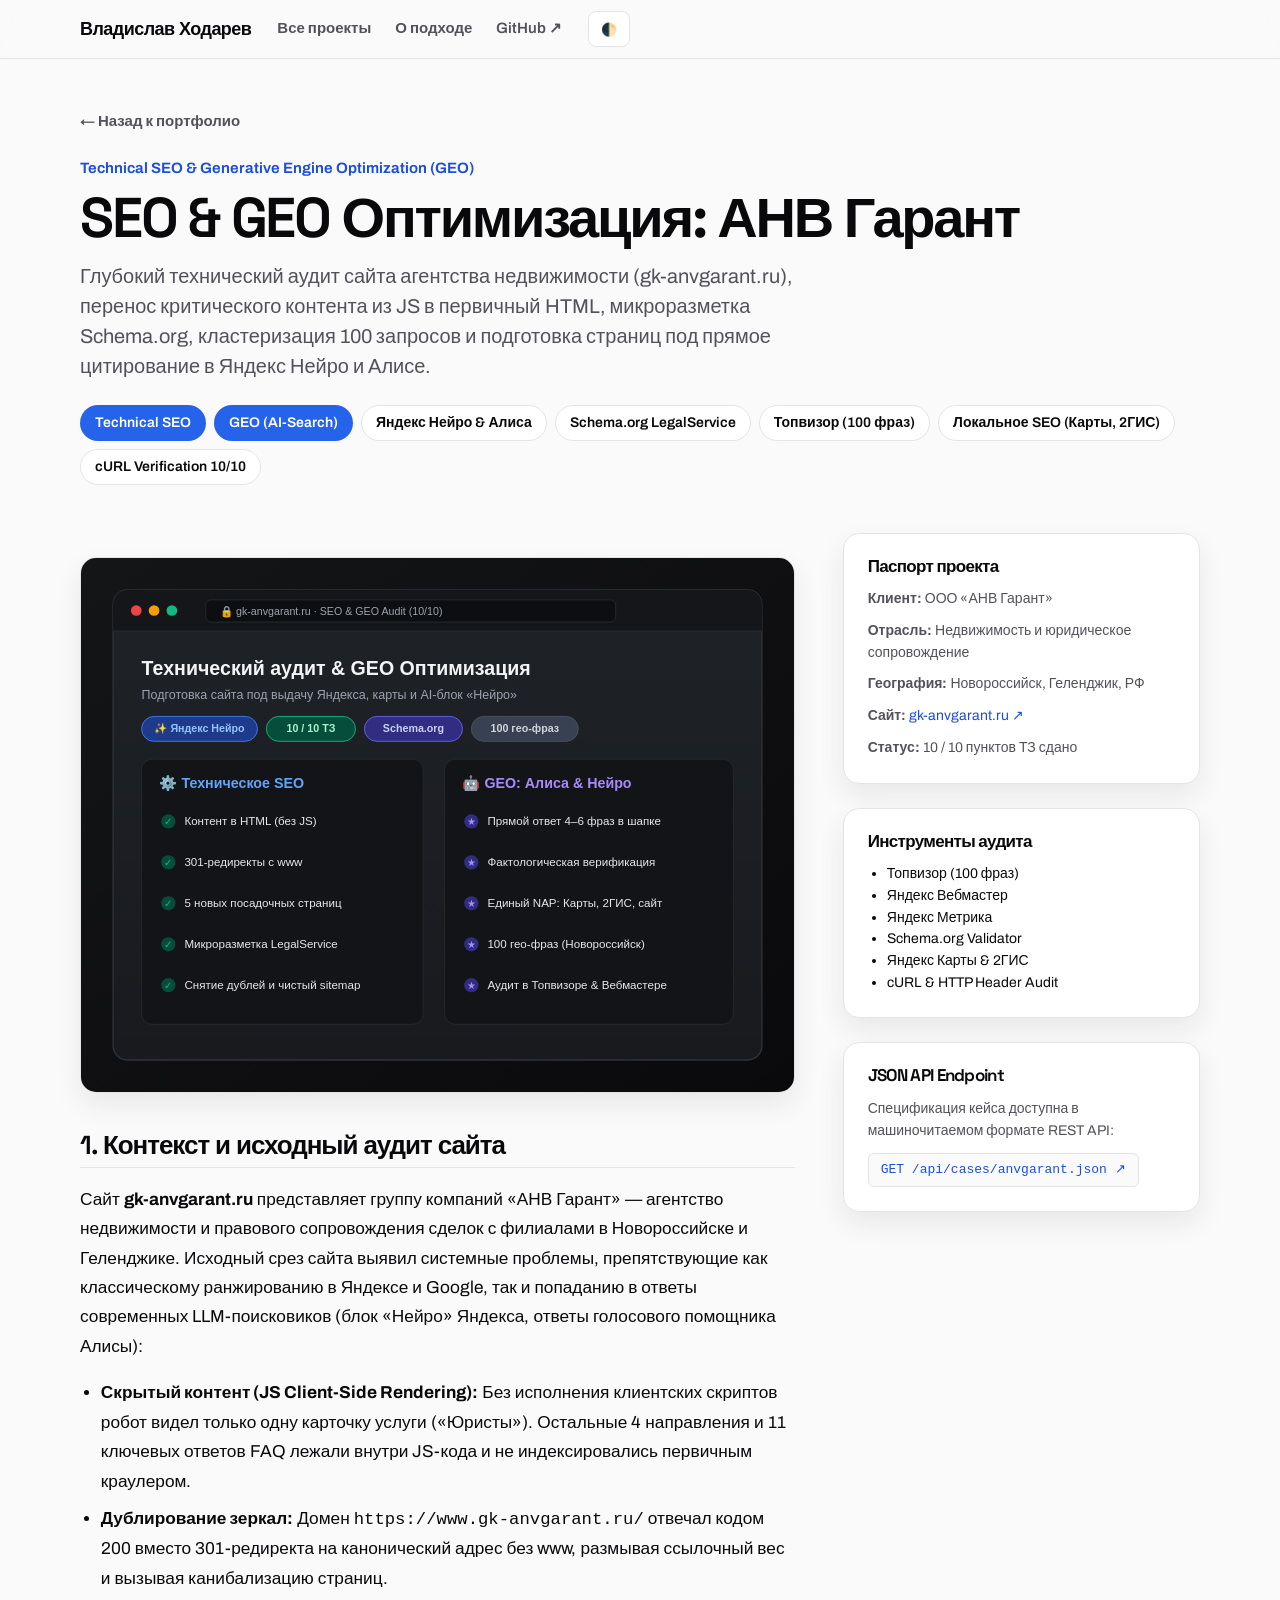
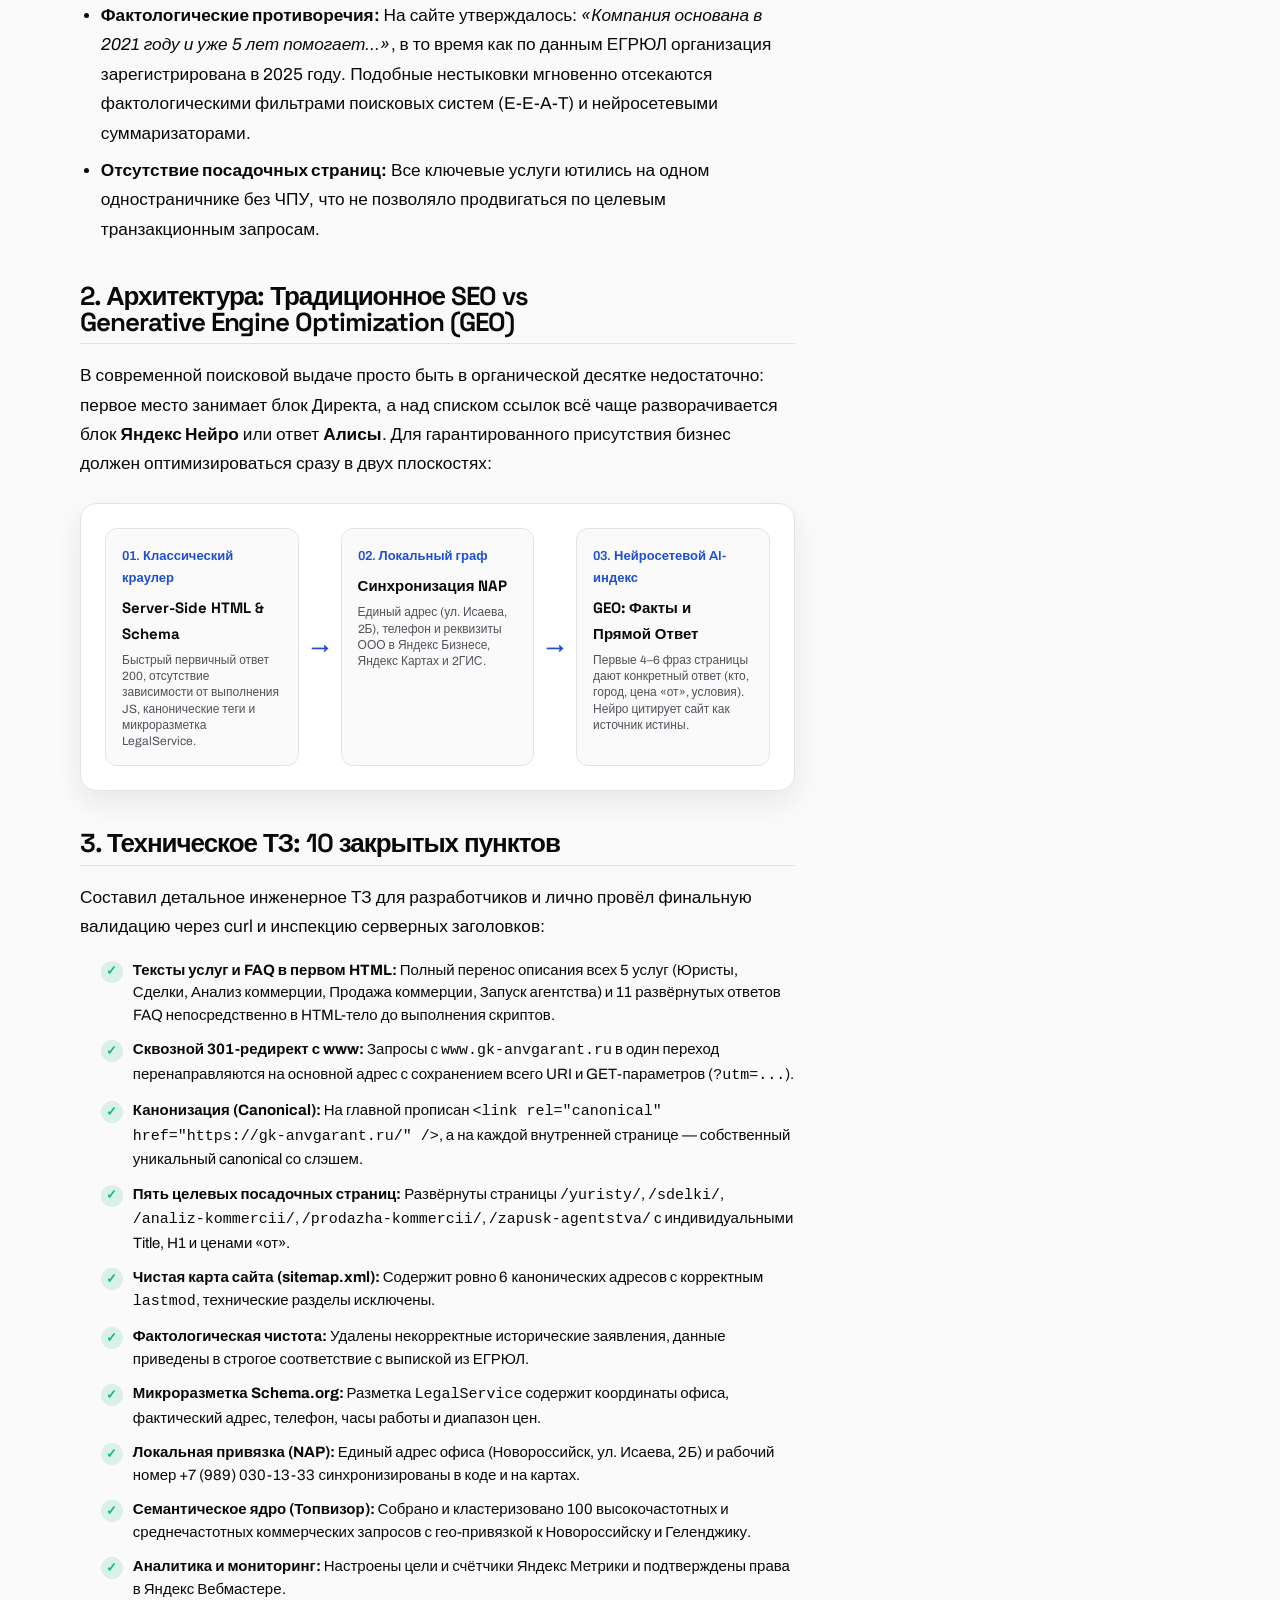
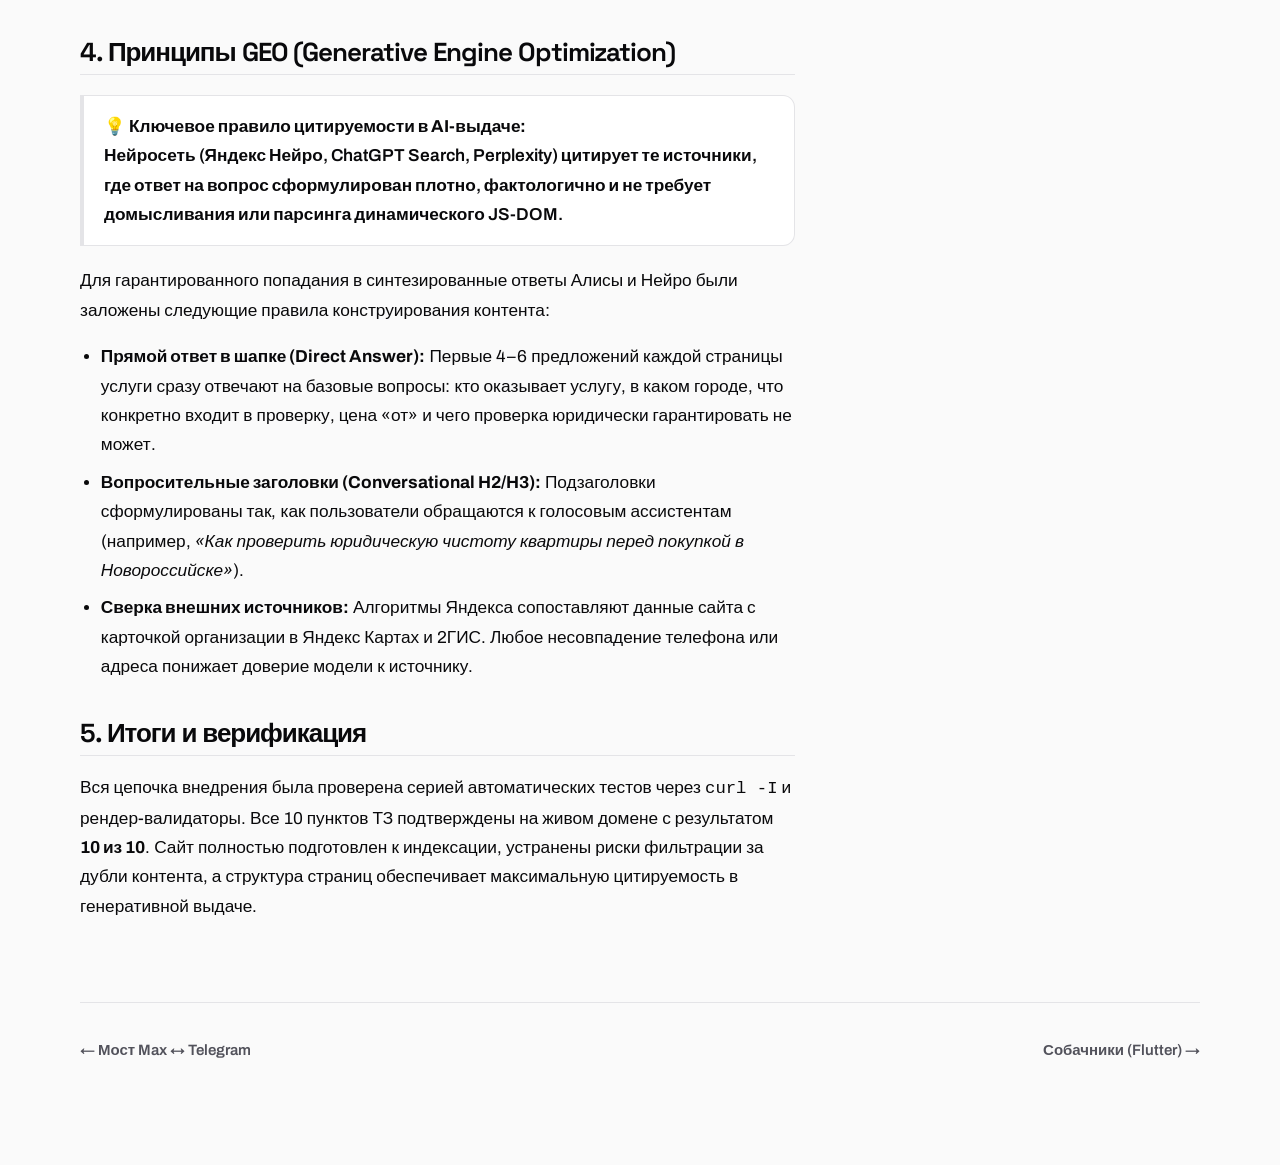
==== cases/anvgarant.html @ 745ac1a0 "feat: portfolio of Vladislav Khodarev (systems analysis, backend, mobile, SEO/GEO)" ====
<!DOCTYPE html>
<html lang="ru">
<head>
  <meta charset="utf-8">
  <meta name="viewport" content="width=device-width, initial-scale=1">
  <title>SEO &amp; GEO Оптимизация: АНВ Гарант | Владислав Ходарев</title>
  <meta name="description" content="Кейс технического аудита, поисковой оптимизации и GEO (Generative Engine Optimization) для сайта агентства недвижимости gk-anvgarant.ru: первичный HTML без JS, микроразметка Schema.org, семантическое ядро и адаптация под Яндекс Нейро.">
  <link rel="icon" href="../favicon.svg" type="image/svg+xml">
  <script>
    (function() {
      var saved = localStorage.getItem("portfolio-theme");
      var isDark = saved === "dark" || (!saved && window.matchMedia("(prefers-color-scheme: dark)").matches);
      var theme = isDark ? "dark" : "light";
      document.documentElement.setAttribute("data-theme", theme);
      document.documentElement.style.colorScheme = theme;
    })();
  </script>
  <link rel="preconnect" href="https://fonts.googleapis.com">
  <link rel="preconnect" href="https://fonts.gstatic.com" crossorigin>
  <link href="https://fonts.googleapis.com/css2?family=Archivo:wght@400;500;600;700&family=Space+Grotesk:wght@500;600;700&display=swap" rel="stylesheet">
  <link rel="stylesheet" href="../styles.css">
  <style>
    .case-page { padding: 48px 0 96px; }
    .back-nav { display: inline-flex; align-items: center; gap: 8px; color: var(--muted); text-decoration: none; font-weight: 600; font-size: 15px; margin-bottom: 24px; transition: color 200ms ease; }
    .back-nav:hover { color: var(--accent); }
    .case-hero { margin-bottom: 48px; }
    .case-title { font-size: clamp(34px, 5.5vw, 56px); margin: 8px 0 16px; }
    .case-subtitle { font-size: 1.25rem; color: var(--muted); max-width: 46rem; line-height: 1.5; margin: 0 0 24px; }
    .tags { display: flex; flex-wrap: wrap; gap: 8px; margin-bottom: 32px; }
    .tag { background: var(--paper); border: 1px solid var(--line); padding: 6px 14px; border-radius: 999px; font-size: 14px; font-weight: 600; }
    .tag.accent { background: var(--accent-fill); color: #fff; border-color: transparent; }
    .case-grid { display: grid; grid-template-columns: 2fr 1fr; gap: 48px; align-items: start; }
    .case-body { font-size: 1.08rem; line-height: 1.7; color: var(--ink); }
    .case-body h2 { font-size: 26px; margin: 40px 0 16px; border-bottom: 1px solid var(--line); padding-bottom: 8px; }
    .case-body h3 { font-size: 20px; margin: 28px 0 12px; }
    .case-body ul { padding-left: 1.3rem; margin: 12px 0 24px; }
    .case-body li { margin-bottom: 8px; }
    .case-sidebar { position: sticky; top: 80px; display: flex; flex-direction: column; gap: 24px; }
    .card-box { background: var(--paper); border: 1px solid var(--line); border-radius: 16px; padding: 24px; box-shadow: var(--shadow); }
    .card-box h3 { margin: 0 0 14px; font-size: 17px; font-family: var(--display); }
    .checklist { list-style: none; padding: 0; margin: 16px 0 24px; }
    .checklist li { display: flex; align-items: flex-start; gap: 10px; margin-bottom: 12px; font-size: 15px; line-height: 1.5; }
    .checklist-icon { flex-shrink: 0; display: inline-flex; align-items: center; justify-content: center; width: 22px; height: 22px; border-radius: 50%; background: #10b98122; color: #10b981; font-weight: 700; font-size: 13px; margin-top: 2px; }
    .formula-box { background: var(--paper); border-left: 4px solid var(--accent); padding: 16px 20px; margin: 20px 0; border-radius: 0 12px 12px 0; border: 1px solid var(--line); border-left-width: 4px; }
    .arch-diagram { background: var(--paper); border: 1px solid var(--line); border-radius: 16px; padding: 24px; margin: 24px 0 32px; box-shadow: var(--shadow); display: flex; flex-direction: column; gap: 16px; }
    .arch-flow { display: flex; align-items: stretch; justify-content: space-between; gap: 12px; }
    .arch-node { flex: 1; background: var(--canvas); border: 1px solid var(--line); border-radius: 12px; padding: 16px; display: flex; flex-direction: column; gap: 6px; }
    .arch-node strong { font-family: var(--display); font-size: 15px; color: var(--ink); }
    .arch-node span { font-size: 13px; font-weight: 600; color: var(--accent); }
    .arch-node small { font-size: 12px; color: var(--muted); line-height: 1.35; }
    .arch-arrow { display: flex; align-items: center; justify-content: center; color: var(--accent); font-weight: 700; font-size: 18px; }
    .preview-image-box { border: 1px solid var(--line); border-radius: 16px; overflow: hidden; margin: 24px 0 32px; box-shadow: var(--shadow); }
    .preview-image-box img { width: 100%; height: auto; display: block; }
    .case-footer-nav { display: flex; justify-content: space-between; align-items: center; border-top: 1px solid var(--line); padding-top: 36px; margin-top: 64px; }
    @media (max-width: 900px) {
      .case-grid { grid-template-columns: 1fr; }
      .case-sidebar { position: static; }
      .arch-flow { flex-direction: column; }
      .arch-arrow { transform: rotate(90deg); margin: 4px 0; }
    }
  </style>
</head>
<body>
  <header class="bar">
    <div class="bar-inner">
      <a class="brand" href="../#top">Владислав Ходарев</a>
      <nav class="nav" aria-label="Навигация">
        <a href="../#board">Все проекты</a>
        <a href="../#how">О подходе</a>
        <a href="https://github.com/surgezxc" target="_blank" rel="noopener noreferrer">GitHub ↗</a>
      </nav>
      <div class="bar-controls">
        <button type="button" class="action-btn" id="theme-toggle" aria-label="Сменить тему">
          <span class="theme-icon" aria-hidden="true">🌓</span>
        </button>
      </div>
    </div>
  </header>

  <main class="wrap case-page">
    <a href="../#anvgarant" class="back-nav">← Назад к портфолио</a>

    <header class="case-hero">
      <p class="kicker">Technical SEO &amp; Generative Engine Optimization (GEO)</p>
      <h1 class="case-title">SEO &amp; GEO Оптимизация: АНВ Гарант</h1>
      <p class="case-subtitle">
        Глубокий технический аудит сайта агентства недвижимости (gk-anvgarant.ru), перенос критического контента из JS в первичный HTML, микроразметка Schema.org, кластеризация 100 запросов и подготовка страниц под прямое цитирование в Яндекс Нейро и Алисе.
      </p>

      <div class="tags">
        <span class="tag accent">Technical SEO</span>
        <span class="tag accent">GEO (AI-Search)</span>
        <span class="tag">Яндекс Нейро &amp; Алиса</span>
        <span class="tag">Schema.org LegalService</span>
        <span class="tag">Топвизор (100 фраз)</span>
        <span class="tag">Локальное SEO (Карты, 2ГИС)</span>
        <span class="tag">cURL Verification 10/10</span>
      </div>
    </header>

    <div class="case-grid">
      <article class="case-body">
        <div class="preview-image-box">
          <img src="../img/anvgarant-preview.svg" alt="Превью технического аудита и GEO оптимизации gk-anvgarant.ru" loading="lazy">
        </div>

        <h2>1. Контекст и исходный аудит сайта</h2>
        <p>
          Сайт <strong>gk-anvgarant.ru</strong> представляет группу компаний «АНВ Гарант» — агентство недвижимости и правового сопровождения сделок с филиалами в Новороссийске и Геленджике. Исходный срез сайта выявил системные проблемы, препятствующие как классическому ранжированию в Яндексе и Google, так и попаданию в ответы современных LLM-поисковиков (блок «Нейро» Яндекса, ответы голосового помощника Алисы):
        </p>
        <ul>
          <li><strong>Скрытый контент (JS Client-Side Rendering):</strong> Без исполнения клиентских скриптов робот видел только одну карточку услуги («Юристы»). Остальные 4 направления и 11 ключевых ответов FAQ лежали внутри JS-кода и не индексировались первичным краулером.</li>
          <li><strong>Дублирование зеркал:</strong> Домен <code>https://www.gk-anvgarant.ru/</code> отвечал кодом 200 вместо 301-редиректа на канонический адрес без www, размывая ссылочный вес и вызывая канибализацию страниц.</li>
          <li><strong>Фактологические противоречия:</strong> На сайте утверждалось: <em>«Компания основана в 2021 году и уже 5 лет помогает...»</em>, в то время как по данным ЕГРЮЛ организация зарегистрирована в 2025 году. Подобные нестыковки мгновенно отсекаются фактологическими фильтрами поисковых систем (E-E-A-T) и нейросетевыми суммаризаторами.</li>
          <li><strong>Отсутствие посадочных страниц:</strong> Все ключевые услуги ютились на одном одностраничнике без ЧПУ, что не позволяло продвигаться по целевым транзакционным запросам.</li>
        </ul>

        <h2>2. Архитектура: Традиционное SEO vs Generative Engine Optimization (GEO)</h2>
        <p>
          В современной поисковой выдаче просто быть в органической десятке недостаточно: первое место занимает блок Директа, а над списком ссылок всё чаще разворачивается блок <strong>Яндекс Нейро</strong> или ответ <strong>Алисы</strong>. Для гарантированного присутствия бизнес должен оптимизироваться сразу в двух плоскостях:
        </p>

        <div class="arch-diagram">
          <div class="arch-flow">
            <div class="arch-node">
              <span>01. Классический краулер</span>
              <strong>Server-Side HTML &amp; Schema</strong>
              <small>Быстрый первичный ответ 200, отсутствие зависимости от выполнения JS, канонические теги и микроразметка LegalService.</small>
            </div>
            <div class="arch-arrow">→</div>
            <div class="arch-node">
              <span>02. Локальный граф</span>
              <strong>Синхронизация NAP</strong>
              <small>Единый адрес (ул. Исаева, 2Б), телефон и реквизиты ООО в Яндекс Бизнесе, Яндекс Картах и 2ГИС.</small>
            </div>
            <div class="arch-arrow">→</div>
            <div class="arch-node">
              <span>03. Нейросетевой AI-индекс</span>
              <strong>GEO: Факты и Прямой Ответ</strong>
              <small>Первые 4–6 фраз страницы дают конкретный ответ (кто, город, цена «от», условия). Нейро цитирует сайт как источник истины.</small>
            </div>
          </div>
        </div>

        <h2>3. Техническое ТЗ: 10 закрытых пунктов</h2>
        <p>
          Составил детальное инженерное ТЗ для разработчиков и лично провёл финальную валидацию через curl и инспекцию серверных заголовков:
        </p>
        <ul class="checklist">
          <li>
            <span class="checklist-icon">✓</span>
            <div><strong>Тексты услуг и FAQ в первом HTML:</strong> Полный перенос описания всех 5 услуг (Юристы, Сделки, Анализ коммерции, Продажа коммерции, Запуск агентства) и 11 развёрнутых ответов FAQ непосредственно в HTML-тело до выполнения скриптов.</div>
          </li>
          <li>
            <span class="checklist-icon">✓</span>
            <div><strong>Сквозной 301-редирект с www:</strong> Запросы с <code>www.gk-anvgarant.ru</code> в один переход перенаправляются на основной адрес с сохранением всего URI и GET-параметров (<code>?utm=...</code>).</div>
          </li>
          <li>
            <span class="checklist-icon">✓</span>
            <div><strong>Канонизация (Canonical):</strong> На главной прописан <code>&lt;link rel="canonical" href="https://gk-anvgarant.ru/" /&gt;</code>, а на каждой внутренней странице — собственный уникальный canonical со слэшем.</div>
          </li>
          <li>
            <span class="checklist-icon">✓</span>
            <div><strong>Пять целевых посадочных страниц:</strong> Развёрнуты страницы <code>/yuristy/</code>, <code>/sdelki/</code>, <code>/analiz-kommercii/</code>, <code>/prodazha-kommercii/</code>, <code>/zapusk-agentstva/</code> с индивидуальными Title, H1 и ценами «от».</div>
          </li>
          <li>
            <span class="checklist-icon">✓</span>
            <div><strong>Чистая карта сайта (sitemap.xml):</strong> Содержит ровно 6 канонических адресов с корректным <code>lastmod</code>, технические разделы исключены.</div>
          </li>
          <li>
            <span class="checklist-icon">✓</span>
            <div><strong>Фактологическая чистота:</strong> Удалены некорректные исторические заявления, данные приведены в строгое соответствие с выпиской из ЕГРЮЛ.</div>
          </li>
          <li>
            <span class="checklist-icon">✓</span>
            <div><strong>Микроразметка Schema.org:</strong> Разметка <code>LegalService</code> содержит координаты офиса, фактический адрес, телефон, часы работы и диапазон цен.</div>
          </li>
          <li>
            <span class="checklist-icon">✓</span>
            <div><strong>Локальная привязка (NAP):</strong> Единый адрес офиса (Новороссийск, ул. Исаева, 2Б) и рабочий номер +7 (989) 030-13-33 синхронизированы в коде и на картах.</div>
          </li>
          <li>
            <span class="checklist-icon">✓</span>
            <div><strong>Семантическое ядро (Топвизор):</strong> Собрано и кластеризовано 100 высокочастотных и среднечастотных коммерческих запросов с гео-привязкой к Новороссийску и Геленджику.</div>
          </li>
          <li>
            <span class="checklist-icon">✓</span>
            <div><strong>Аналитика и мониторинг:</strong> Настроены цели и счётчики Яндекс Метрики и подтверждены права в Яндекс Вебмастере.</div>
          </li>
        </ul>

        <h2>4. Принципы GEO (Generative Engine Optimization)</h2>
        <div class="formula-box">
          <p style="margin: 0; font-weight: 600; color: var(--ink);">
            💡 <strong>Ключевое правило цитируемости в AI-выдаче:</strong><br>
            Нейросеть (Яндекс Нейро, ChatGPT Search, Perplexity) цитирует те источники, где ответ на вопрос сформулирован плотно, фактологично и не требует домысливания или парсинга динамического JS-DOM.
          </p>
        </div>
        <p>Для гарантированного попадания в синтезированные ответы Алисы и Нейро были заложены следующие правила конструирования контента:</p>
        <ul>
          <li><strong>Прямой ответ в шапке (Direct Answer):</strong> Первые 4–6 предложений каждой страницы услуги сразу отвечают на базовые вопросы: кто оказывает услугу, в каком городе, что конкретно входит в проверку, цена «от» и чего проверка юридически гарантировать не может.</li>
          <li><strong>Вопросительные заголовки (Conversational H2/H3):</strong> Подзаголовки сформулированы так, как пользователи обращаются к голосовым ассистентам (например, <em>«Как проверить юридическую чистоту квартиры перед покупкой в Новороссийске»</em>).</li>
          <li><strong>Сверка внешних источников:</strong> Алгоритмы Яндекса сопоставляют данные сайта с карточкой организации в Яндекс Картах и 2ГИС. Любое несовпадение телефона или адреса понижает доверие модели к источнику.</li>
        </ul>

        <h2>5. Итоги и верификация</h2>
        <p>
          Вся цепочка внедрения была проверена серией автоматических тестов через <code>curl -I</code> и рендер-валидаторы. Все 10 пунктов ТЗ подтверждены на живом домене с результатом <strong>10 из 10</strong>. Сайт полностью подготовлен к индексации, устранены риски фильтрации за дубли контента, а структура страниц обеспечивает максимальную цитируемость в генеративной выдаче.
        </p>
      </article>

      <aside class="case-sidebar">
        <div class="card-box">
          <h3>Паспорт проекта</h3>
          <p style="font-size: 14px; margin: 0 0 10px; color: var(--muted);"><strong>Клиент:</strong> ООО «АНВ Гарант»</p>
          <p style="font-size: 14px; margin: 0 0 10px; color: var(--muted);"><strong>Отрасль:</strong> Недвижимость и юридическое сопровождение</p>
          <p style="font-size: 14px; margin: 0 0 10px; color: var(--muted);"><strong>География:</strong> Новороссийск, Геленджик, РФ</p>
          <p style="font-size: 14px; margin: 0 0 10px; color: var(--muted);"><strong>Сайт:</strong> <a href="https://gk-anvgarant.ru" target="_blank" rel="noopener noreferrer" style="color:var(--accent); text-decoration:none;">gk-anvgarant.ru ↗</a></p>
          <p style="font-size: 14px; margin: 0; color: var(--muted);"><strong>Статус:</strong> 10 / 10 пунктов ТЗ сдано</p>
        </div>

        <div class="card-box">
          <h3>Инструменты аудита</h3>
          <ul style="padding-left: 1.2rem; margin: 0; font-size: 14px; color: var(--ink);">
            <li>Топвизор (100 фраз)</li>
            <li>Яндекс Вебмастер</li>
            <li>Яндекс Метрика</li>
            <li>Schema.org Validator</li>
            <li>Яндекс Карты &amp; 2ГИС</li>
            <li>cURL &amp; HTTP Header Audit</li>
          </ul>
        </div>

        <div class="card-box">
          <h3>JSON API Endpoint</h3>
          <p style="font-size: 14px; color: var(--muted); margin: 0 0 12px;">Спецификация кейса доступна в машиночитаемом формате REST API:</p>
          <a href="../api/cases/anvgarant.json" target="_blank" style="display:inline-block; font-family:monospace; font-size:13px; color:var(--accent); text-decoration:none; background:var(--canvas); padding:6px 12px; border-radius:6px; border:1px solid var(--line);">
            GET /api/cases/anvgarant.json ↗
          </a>
        </div>
      </aside>
    </div>

    <nav class="case-footer-nav" aria-label="Другие кейсы">
      <a href="bridge.html" class="back-nav">← Мост Max ↔ Telegram</a>
      <a href="dogs.html" class="back-nav">Собачники (Flutter) →</a>
    </nav>
  </main>
</body>
</html>
---- styles.css ----
:root {
  --canvas: #fafafa;
  --ink: #09090b;
  --paper: #ffffff;
  --line: #e4e4e7;
  --accent: #1d4ed8;
  --accent-fill: #2563eb;
  --muted: #52525b;
  --mat: #18181b;
  --display: "Space Grotesk", "Avenir Next", "Segoe UI", sans-serif;
  --body: "Archivo", "Avenir Next", "Segoe UI", sans-serif;
  --shadow: 0 12px 28px rgb(24 24 27 / 8%);
  --bar-bg: rgba(250, 250, 250, 0.85);
}

@media (prefers-color-scheme: dark) {
  :root:not([data-theme="light"]) {
    --canvas: #09090b;
    --ink: #fafafa;
    --paper: #18181b;
    --line: #27272a;
    --muted: #a1a1aa;
    --mat: #000000;
    --shadow: 0 12px 28px rgb(0 0 0 / 40%);
    --bar-bg: rgba(9, 9, 11, 0.85);
  }
}

:root[data-theme="dark"] {
  --canvas: #09090b;
  --ink: #fafafa;
  --paper: #18181b;
  --line: #27272a;
  --muted: #a1a1aa;
  --mat: #000000;
  --shadow: 0 12px 28px rgb(0 0 0 / 40%);
  --bar-bg: rgba(9, 9, 11, 0.85);
  color-scheme: dark;
}

:root[data-theme="light"] {
  --canvas: #fafafa;
  --ink: #09090b;
  --paper: #ffffff;
  --line: #e4e4e7;
  --accent: #1d4ed8;
  --accent-fill: #2563eb;
  --muted: #52525b;
  --mat: #18181b;
  --shadow: 0 12px 28px rgb(24 24 27 / 8%);
  --bar-bg: rgba(250, 250, 250, 0.85);
  color-scheme: light;
}

* { box-sizing: border-box; }

.skip {
  position: absolute;
  left: 12px;
  top: -48px;
  z-index: 20;
  background: var(--ink);
  color: #fff;
  padding: 10px 14px;
  border-radius: 8px;
  text-decoration: none;
}

.skip:focus { top: 12px; }

html {
  scroll-behavior: smooth;
  background: var(--canvas);
}

body {
  margin: 0;
  background: var(--canvas);
  color: var(--ink);
  font-family: var(--body);
  font-size: 18px;
  line-height: 1.55;
  transition: background-color 200ms ease, color 200ms ease;
}

.wrap {
  width: min(1120px, calc(100% - 40px));
  margin-inline: auto;
}

.bar {
  position: sticky;
  top: 0;
  z-index: 50;
  width: 100%;
  background: var(--bar-bg);
  backdrop-filter: blur(12px);
  -webkit-backdrop-filter: blur(12px);
  border-bottom: 1px solid var(--line);
  transition: background 200ms ease, border-color 200ms ease;
}

.bar-inner {
  width: min(1120px, calc(100% - 40px));
  margin-inline: auto;
  display: flex;
  align-items: center;
  gap: 22px;
  min-height: 58px;
  padding: 4px 0;
}

.brand {
  color: var(--ink);
  font-family: var(--display);
  font-weight: 650;
  font-size: 18px;
  text-decoration: none;
  letter-spacing: -0.03em;
  flex-shrink: 0;
  transition: color 200ms ease;
}

.brand:hover {
  color: var(--accent);
}

.nav {
  display: flex;
  gap: 16px;
  min-width: 0;
  overflow-x: auto;
}

.nav a {
  display: inline-flex;
  align-items: center;
  min-height: 38px;
  color: var(--muted);
  font-weight: 600;
  font-size: 15px;
  text-decoration: none;
  white-space: nowrap;
  cursor: pointer;
  padding: 0 4px;
  transition: color 200ms ease;
}

.nav a:hover,
.nav a[aria-current="true"] { color: var(--accent); }

.header-controls {
  display: flex;
  align-items: center;
  gap: 10px;
  margin-left: auto;
  flex-shrink: 0;
}

.theme-toggle {
  display: inline-flex;
  align-items: center;
  justify-content: center;
  width: 36px;
  height: 36px;
  padding: 0;
  border: 1px solid var(--line);
  background: var(--paper);
  color: var(--ink);
  border-radius: 8px;
  cursor: pointer;
  transition: border-color 200ms ease, background 200ms ease, color 200ms ease, transform 150ms ease;
}

.theme-toggle:hover {
  border-color: var(--accent);
  color: var(--accent);
}

.theme-toggle:active {
  transform: scale(0.94);
}

.theme-toggle svg {
  display: block;
  pointer-events: none;
}

/* Show sun in dark mode, moon in light mode */
:root .icon-sun { display: none; }
:root .icon-moon { display: block; }

@media (prefers-color-scheme: dark) {
  :root:not([data-theme="light"]) .icon-sun { display: block; }
  :root:not([data-theme="light"]) .icon-moon { display: none; }
}

:root[data-theme="dark"] .icon-sun { display: block; }
:root[data-theme="dark"] .icon-moon { display: none; }

:root[data-theme="light"] .icon-sun { display: none; }
:root[data-theme="light"] .icon-moon { display: block; }

.lang {
  display: flex;
  gap: 2px;
  background: var(--paper);
  border: 1px solid var(--line);
  border-radius: 8px;
  padding: 2px;
}

.lang button,
.thumb {
  font-family: inherit;
  cursor: pointer;
}

.lang button {
  background: transparent;
  border: 0;
  color: var(--muted);
  font-weight: 700;
  font-size: 13px;
  min-width: 34px;
  height: 30px;
  padding: 0 8px;
  border-radius: 6px;
  cursor: pointer;
  transition: color 200ms ease, background 200ms ease;
}

.lang button:hover {
  color: var(--ink);
}

.lang button[aria-pressed="true"] {
  color: var(--accent);
  background: color-mix(in srgb, var(--accent) 12%, var(--paper));
}

.lang button:active,
.thumb:active { transform: translateY(1px); }

a:focus-visible,
button:focus-visible {
  outline: 2px solid var(--accent);
  outline-offset: 3px;
}

.hero { padding: 48px 0 28px; }

.kicker {
  margin: 0 0 10px;
  color: var(--accent);
  font-weight: 650;
  font-size: 15px;
}

h1, h2, h3 {
  font-family: var(--display);
  font-weight: 650;
  letter-spacing: -0.04em;
  line-height: 0.98;
  text-wrap: balance;
}

h1 {
  margin: 0;
  font-size: clamp(48px, 7vw, 84px);
}

.lead {
  max-width: 40rem;
  margin: 18px 0 0;
  font-size: 1.15rem;
}

.contact {
  display: flex;
  flex-wrap: wrap;
  gap: 8px 18px;
  margin: 18px 0 0;
}

.contact a {
  display: inline-flex;
  align-items: center;
  min-height: 44px;
  color: var(--ink);
  font-weight: 650;
  cursor: pointer;
}

.board {
  display: grid;
  grid-template-columns: repeat(5, minmax(0, 1fr));
  gap: 12px;
  padding: 8px 0 40px;
}

.board-card {
  display: flex;
  flex-direction: column;
  min-height: 44px;
  color: inherit;
  text-decoration: none;
  background: var(--paper);
  border: 1px solid var(--line);
  border-radius: 12px;
  overflow: hidden;
  cursor: pointer;
  transition: border-color 200ms ease, transform 200ms ease;
}

.board-card:hover { border-color: var(--accent); }

.board-card:active { transform: scale(0.98); }

.board-pic {
  aspect-ratio: 4 / 3;
  background: var(--line);
  overflow: hidden;
}

.board-pic img {
  width: 100%;
  height: 100%;
  object-fit: cover;
  object-position: top;
  display: block;
}

.board-fallback {
  display: flex;
  align-items: center;
  justify-content: center;
  height: 100%;
  padding: 12px;
  font-family: var(--display);
  font-weight: 650;
}

.board-title,
.board-lede { padding: 0 12px; }

.board-title {
  margin-top: 10px;
  font-family: var(--display);
  font-weight: 650;
  letter-spacing: -0.03em;
}

.board-lede {
  margin: 4px 0 12px;
  color: var(--muted);
  font-size: 14px;
  line-height: 1.4;
  display: -webkit-box;
  -webkit-line-clamp: 3;
  -webkit-box-orient: vertical;
  overflow: hidden;
}

.live {
  display: inline-flex;
  align-items: center;
  min-height: 44px;
  margin-top: 16px;
  padding: 0 16px;
  background: var(--accent-fill);
  color: #fff;
  font-weight: 650;
  text-decoration: none;
  border-radius: 8px;
  cursor: pointer;
  transition: background 200ms ease;
}

.live:hover { background: var(--accent); }

.chapter {
  padding: 52px 0 64px;
  border-top: 1px solid var(--line);
}

.layout {
  display: grid;
  gap: 28px 48px;
  align-items: start;
}

.chapter.gallery .layout { grid-template-columns: minmax(0, 1fr) minmax(240px, 320px); }

.chapter.wide .layout,
.chapter.plain .layout { grid-template-columns: 1fr; }

.chapter.wide .copy,
.chapter.plain .copy { max-width: 44rem; }

h2 {
  margin: 0;
  font-size: clamp(34px, 4vw, 52px);
}

.lede {
  margin: 14px 0 0;
  font-size: 1.12rem;
  font-weight: 600;
}

.copy p { margin: 12px 0 0; }

.stack {
  margin: 14px 0 0;
  color: var(--muted);
  font-size: 15px;
  font-weight: 600;
}

.facts {
  display: grid;
  grid-template-columns: 1fr 1fr;
  gap: 14px 18px;
  margin: 22px 0 0;
  padding: 0;
}

.facts div { margin: 0; }

.facts dt {
  margin: 0;
  color: var(--muted);
  font-size: 13px;
  font-weight: 650;
}

.facts dd {
  margin: 3px 0 0;
  font-variant-numeric: tabular-nums;
}

.gallery { min-width: 0; }

.stage {
  background: var(--paper);
  border: 1px solid var(--line);
  border-radius: 16px;
  box-shadow: var(--shadow);
}

.stage.phone {
  width: min(250px, 100%);
  margin-inline: auto;
  padding: 8px;
  border-radius: 28px;
}

.stage.phone img {
  display: block;
  width: 100%;
  border-radius: 18px;
}

.stage.desk {
  border-radius: 12px;
  overflow: hidden;
}

.stage.desk img {
  display: block;
  width: 100%;
  height: auto;
}

.stage-cap {
  margin: 10px 2px 0;
  color: var(--muted);
  font-size: 14px;
}

.thumbs {
  display: flex;
  flex-wrap: wrap;
  gap: 8px;
  margin-top: 12px;
}

.chapter { scroll-margin-top: 72px; }

.thumb {
  flex: 0 0 auto;
  padding: 0;
  border: 0;
  background: transparent;
  border-radius: 8px;
}

.thumb img {
  display: block;
  width: 72px;
  height: 96px;
  object-fit: cover;
  object-position: top;
  border-radius: 8px;
  border: 1px solid var(--line);
}

.thumb[aria-pressed="true"] img {
  outline: 2px solid var(--accent);
  outline-offset: 2px;
}

.bridge, .sprites, .geo-box {
  background: var(--paper);
  border: 1px solid var(--line);
  border-radius: 16px;
  box-shadow: var(--shadow);
}

.geo-box {
  padding: 24px;
  margin-top: 8px;
  display: flex;
  flex-direction: column;
  gap: 14px;
}

.geo-row {
  display: flex;
  align-items: center;
  gap: 12px;
  background: var(--canvas);
  border: 1px solid var(--line);
  border-radius: 12px;
  padding: 12px 16px;
}

.geo-badge {
  font-size: 12px;
  font-weight: 700;
  padding: 4px 10px;
  border-radius: 999px;
  background: var(--accent-fill);
  color: #fff;
  white-space: nowrap;
}

.geo-text {
  font-size: 13.5px;
  color: var(--ink);
  line-height: 1.4;
}

@media (max-width: 520px) {
  .board { grid-template-columns: 1fr; }
  .geo-row { flex-direction: column; align-items: flex-start; gap: 6px; }
}

.bridge {
  display: grid;
  grid-template-columns: 1fr auto 1fr auto 1fr;
  gap: 10px;
  align-items: center;
  padding: 22px 18px;
  margin-top: 8px;
}

.bridge p {
  margin: 0;
  text-align: center;
  font-weight: 650;
}

.bridge span { color: var(--accent); font-weight: 700; }

.bridge-back {
  grid-column: 1 / -1;
  margin: 0;
  text-align: center;
  color: var(--muted);
  font-size: 14px;
}

.sprites {
  display: grid;
  grid-template-columns: repeat(3, 1fr);
  gap: 8px;
  padding: 12px;
  margin-top: 8px;
  background: var(--mat);
}

.sprites img {
  width: 100%;
  height: 160px;
  object-fit: contain;
}

.note {
  margin: 10px 0 0;
  color: var(--muted);
  font-size: 14px;
}

.can {
  padding: 16px 0 96px;
  border-top: 1px solid var(--line);
}

.can h2 {
  margin: 36px 0 24px;
  font-size: 34px;
}

.can ul {
  display: grid;
  grid-template-columns: repeat(auto-fill, minmax(320px, 1fr));
  gap: 20px;
  margin: 0;
  padding: 0;
  list-style: none;
}

.can-card {
  display: flex;
  flex-direction: column;
  background: var(--paper);
  border: 1px solid var(--line);
  border-radius: 16px;
  padding: 24px;
  box-shadow: var(--shadow);
  transition: border-color 200ms ease, transform 200ms ease;
}

.can-card:hover {
  border-color: var(--accent);
  transform: translateY(-2px);
}

.can-top {
  display: flex;
  align-items: center;
  margin-bottom: 14px;
}

.can-badge {
  display: inline-flex;
  align-items: center;
  background: var(--accent-fill);
  color: #fff;
  padding: 4px 12px;
  border-radius: 999px;
  font-size: 13px;
  font-weight: 650;
  font-family: var(--display);
  letter-spacing: -0.01em;
}

.can-title {
  margin: 0 0 10px;
  font-size: 21px;
  font-family: var(--display);
  font-weight: 700;
  letter-spacing: -0.02em;
  color: var(--ink);
  line-height: 1.2;
}

.can-desc {
  margin: 0 0 16px;
  font-size: 15px;
  line-height: 1.55;
  color: var(--muted);
  flex-grow: 1;
}

.can-meta {
  font-size: 13px;
  font-weight: 600;
  color: var(--accent);
  margin-bottom: 18px;
  padding-top: 12px;
  border-top: 1px dashed var(--line);
  line-height: 1.4;
}

.can-link {
  display: inline-flex;
  align-items: center;
  color: var(--ink);
  font-weight: 700;
  font-size: 14px;
  text-decoration: none;
  font-family: var(--display);
  transition: color 200ms ease, transform 200ms ease;
}

.can-link:hover {
  color: var(--accent);
  transform: translateX(3px);
}

@media (max-width: 860px) {
  .bar-inner { flex-wrap: wrap; gap: 8px 16px; padding: 10px 0; }
  .nav { order: 3; width: 100%; overflow-x: auto; }
  .chapter.gallery .layout,
  .bridge { grid-template-columns: 1fr; }
  .board { grid-template-columns: 1fr 1fr; }
  .facts { grid-template-columns: 1fr; }
  .bridge span { text-align: center; }
  .sprites img { height: 110px; }
}

@media (prefers-reduced-motion: reduce) {
  html { scroll-behavior: auto; }
}

/* ── Scroll reveal ──────────────────────────────────────── */
@media (prefers-reduced-motion: no-preference) {
  .appear {
    opacity: 0;
    transform: translateY(20px);
    transition: opacity 0.5s ease, transform 0.5s ease;
  }
  .appear.visible {
    opacity: 1;
    transform: none;
  }
}

/* ── Stat facts (values starting with a digit) ──────────── */
.facts dd.stat {
  font-family: var(--display);
  font-size: 1.3rem;
  font-weight: 700;
  color: var(--accent);
  letter-spacing: -0.02em;
  margin: 2px 0 0;
  line-height: 1.1;
}

/* ── Repo / secondary button ────────────────────────────── */
.repo {
  display: inline-flex;
  align-items: center;
  gap: 6px;
  min-height: 44px;
  margin-top: 16px;
  margin-left: 8px;
  padding: 0 16px;
  background: transparent;
  color: var(--accent);
  font-weight: 650;
  font-family: inherit;
  font-size: inherit;
  text-decoration: none;
  border: 1.5px solid color-mix(in srgb, var(--accent) 50%, transparent);
  border-radius: 8px;
  cursor: pointer;
  transition: background 200ms ease, color 200ms ease, border-color 200ms ease;
}
.repo:hover {
  background: var(--accent);
  color: #fff;
  border-color: var(--accent);
}

/* ── How I Work (Soft Skills) ───────────────────────────── */
.how {
  padding: 48px 0 80px;
  border-top: 1px solid var(--line);
}

.section-head {
  margin-bottom: 32px;
}

.section-head h2 {
  margin: 0;
  font-size: 34px;
}

.section-lead {
  margin: 8px 0 0;
  color: var(--muted);
  font-size: 1.1rem;
}

.how-grid {
  display: grid;
  grid-template-columns: repeat(2, 1fr);
  gap: 20px;
}

.how-card {
  background: var(--paper);
  border: 1px solid var(--line);
  border-radius: 16px;
  padding: 28px;
  box-shadow: var(--shadow);
  display: flex;
  flex-direction: column;
  transition: border-color 200ms ease, transform 200ms ease;
}

.how-card:hover {
  border-color: var(--accent);
  transform: translateY(-2px);
}

.how-num {
  font-family: var(--display);
  font-size: 13px;
  font-weight: 700;
  color: var(--accent);
  background: color-mix(in srgb, var(--accent) 12%, var(--paper));
  width: fit-content;
  padding: 2px 10px;
  border-radius: 999px;
  margin-bottom: 14px;
  letter-spacing: -0.01em;
}

.how-card-title {
  margin: 0 0 6px;
  font-size: 21px;
  font-family: var(--display);
  font-weight: 700;
  letter-spacing: -0.02em;
  color: var(--ink);
}

.how-card-lead {
  margin: 0 0 12px;
  font-size: 15px;
  font-weight: 600;
  color: var(--accent);
  line-height: 1.4;
}

.how-card-text {
  margin: 0;
  font-size: 15px;
  line-height: 1.6;
  color: var(--muted);
  flex-grow: 1;
}

/* ── Footer ─────────────────────────────────────────────── */
.footer {
  border-top: 1px solid var(--line);
  padding: 56px 0 80px;
}

.footer-inner {
  display: flex;
  justify-content: space-between;
  align-items: center;
  gap: 32px;
  flex-wrap: wrap;
}

.footer h3 {
  margin: 0 0 8px;
  font-size: 26px;
  font-family: var(--display);
  font-weight: 700;
  letter-spacing: -0.02em;
}

.footer p {
  margin: 0;
  color: var(--muted);
  font-size: 16px;
}

.footer-contacts {
  display: flex;
  align-items: center;
  gap: 12px;
  flex-wrap: wrap;
}

@media (max-width: 860px) {
  .how-grid { grid-template-columns: 1fr; }
  .footer-inner { flex-direction: column; align-items: flex-start; }
  .skills-matrix { grid-template-columns: 1fr; }
}

/* ── Meta row & Location status ─────────────────────────── */
.meta-row {
  display: flex;
  align-items: center;
  gap: 12px;
  margin-top: 14px;
  flex-wrap: wrap;
}

.meta-status {
  display: inline-flex;
  align-items: center;
  gap: 6px;
  background: var(--paper);
  border: 1px solid var(--line);
  padding: 6px 14px;
  border-radius: 999px;
  font-size: 14px;
  font-weight: 600;
  color: var(--muted);
  box-shadow: 0 2px 6px rgb(24 24 27 / 3%);
}

/* ── Skills Matrix ──────────────────────────────────────── */
.skills-matrix {
  display: grid;
  grid-template-columns: repeat(3, 1fr);
  gap: 16px;
  margin-top: 28px;
}

.matrix-card {
  background: var(--paper);
  border: 1px solid var(--line);
  border-radius: 16px;
  padding: 20px 22px;
  box-shadow: var(--shadow);
  display: flex;
  flex-direction: column;
  gap: 12px;
  transition: border-color 200ms ease;
}

.matrix-card:hover {
  border-color: var(--accent);
}

.matrix-header {
  display: flex;
  align-items: center;
  gap: 10px;
}

.matrix-icon {
  font-size: 20px;
}

.matrix-header h3 {
  margin: 0;
  font-size: 18px;
  font-family: var(--display);
  font-weight: 700;
  letter-spacing: -0.02em;
}

.matrix-tags {
  display: flex;
  flex-wrap: wrap;
  gap: 6px 8px;
}

.matrix-tag {
  background: color-mix(in srgb, var(--line) 40%, transparent);
  border: 1px solid var(--line);
  padding: 5px 11px;
  border-radius: 8px;
  font-size: 13px;
  font-weight: 550;
  color: var(--ink);
  line-height: 1.35;
}

/* ── Action button (Print / PDF) ────────────────────────── */
.action-btn {
  display: inline-flex;
  align-items: center;
  gap: 6px;
  height: 36px;
  padding: 0 12px;
  border: 1px solid var(--line);
  background: var(--paper);
  color: var(--ink);
  border-radius: 8px;
  cursor: pointer;
  font-family: var(--display);
  font-size: 13px;
  font-weight: 650;
  transition: border-color 200ms ease, color 200ms ease, transform 150ms ease;
}

.action-btn:hover {
  border-color: var(--accent);
  color: var(--accent);
}

.action-btn:active {
  transform: scale(0.96);
}

/* ── Copy to clipboard ──────────────────────────────────── */
.copy-link {
  position: relative;
  display: inline-flex;
  align-items: center;
  gap: 4px;
}

.copy-hint {
  font-size: 13px;
  opacity: 0.55;
  transition: opacity 150ms ease, transform 150ms ease;
}

.copy-link:hover .copy-hint {
  opacity: 1;
  transform: scale(1.15);
}

.copy-toast {
  position: fixed;
  bottom: 28px;
  right: 28px;
  z-index: 999;
  background: var(--mat);
  color: #fff;
  border: 1px solid var(--line);
  padding: 12px 20px;
  border-radius: 10px;
  font-weight: 600;
  font-size: 14px;
  font-family: var(--display);
  box-shadow: 0 12px 32px rgba(0, 0, 0, 0.35);
  transform: translateY(20px);
  opacity: 0;
  pointer-events: none;
  transition: transform 200ms ease, opacity 200ms ease;
}

.copy-toast.show {
  transform: translateY(0);
  opacity: 1;
}

/* ── Print Styles (@media print) ────────────────────────── */
@media print {
  @page {
    margin: 1.2cm;
    size: auto;
  }
  
  html, body {
    background: #ffffff !important;
    color: #09090b !important;
    font-size: 11pt !important;
    line-height: 1.4 !important;
  }
  
  .bar,
  .skip,
  .theme-toggle,
  .lang,
  .action-btn,
  .copy-hint,
  .thumbs,
  .repo,
  .live,
  .can-link,
  .header-controls,
  .copy-toast {
    display: none !important;
  }
  
  .wrap {
    width: 100% !important;
    max-width: none !important;
    padding: 0 !important;
    margin: 0 !important;
  }
  
  .hero {
    padding: 0 0 16pt 0 !important;
  }
  
  h1 {
    font-size: 26pt !important;
  }
  
  h2 {
    font-size: 17pt !important;
    page-break-after: avoid;
  }
  
  .board,
  .chapter,
  .how-card,
  .can-card,
  .matrix-card {
    box-shadow: none !important;
    border: 1px solid #d4d4d8 !important;
    break-inside: avoid;
  }
  
  .board {
    display: grid !important;
    grid-template-columns: repeat(5, 1fr) !important;
    gap: 8pt !important;
    padding: 10pt 0 !important;
  }
  
  .chapter {
    padding: 18pt 0 !important;
    border-top: 1px solid #e4e4e7 !important;
  }
  
  .appear {
    opacity: 1 !important;
    transform: none !important;
  }
  
  a {
    color: #09090b !important;
    text-decoration: none !important;
  }
}
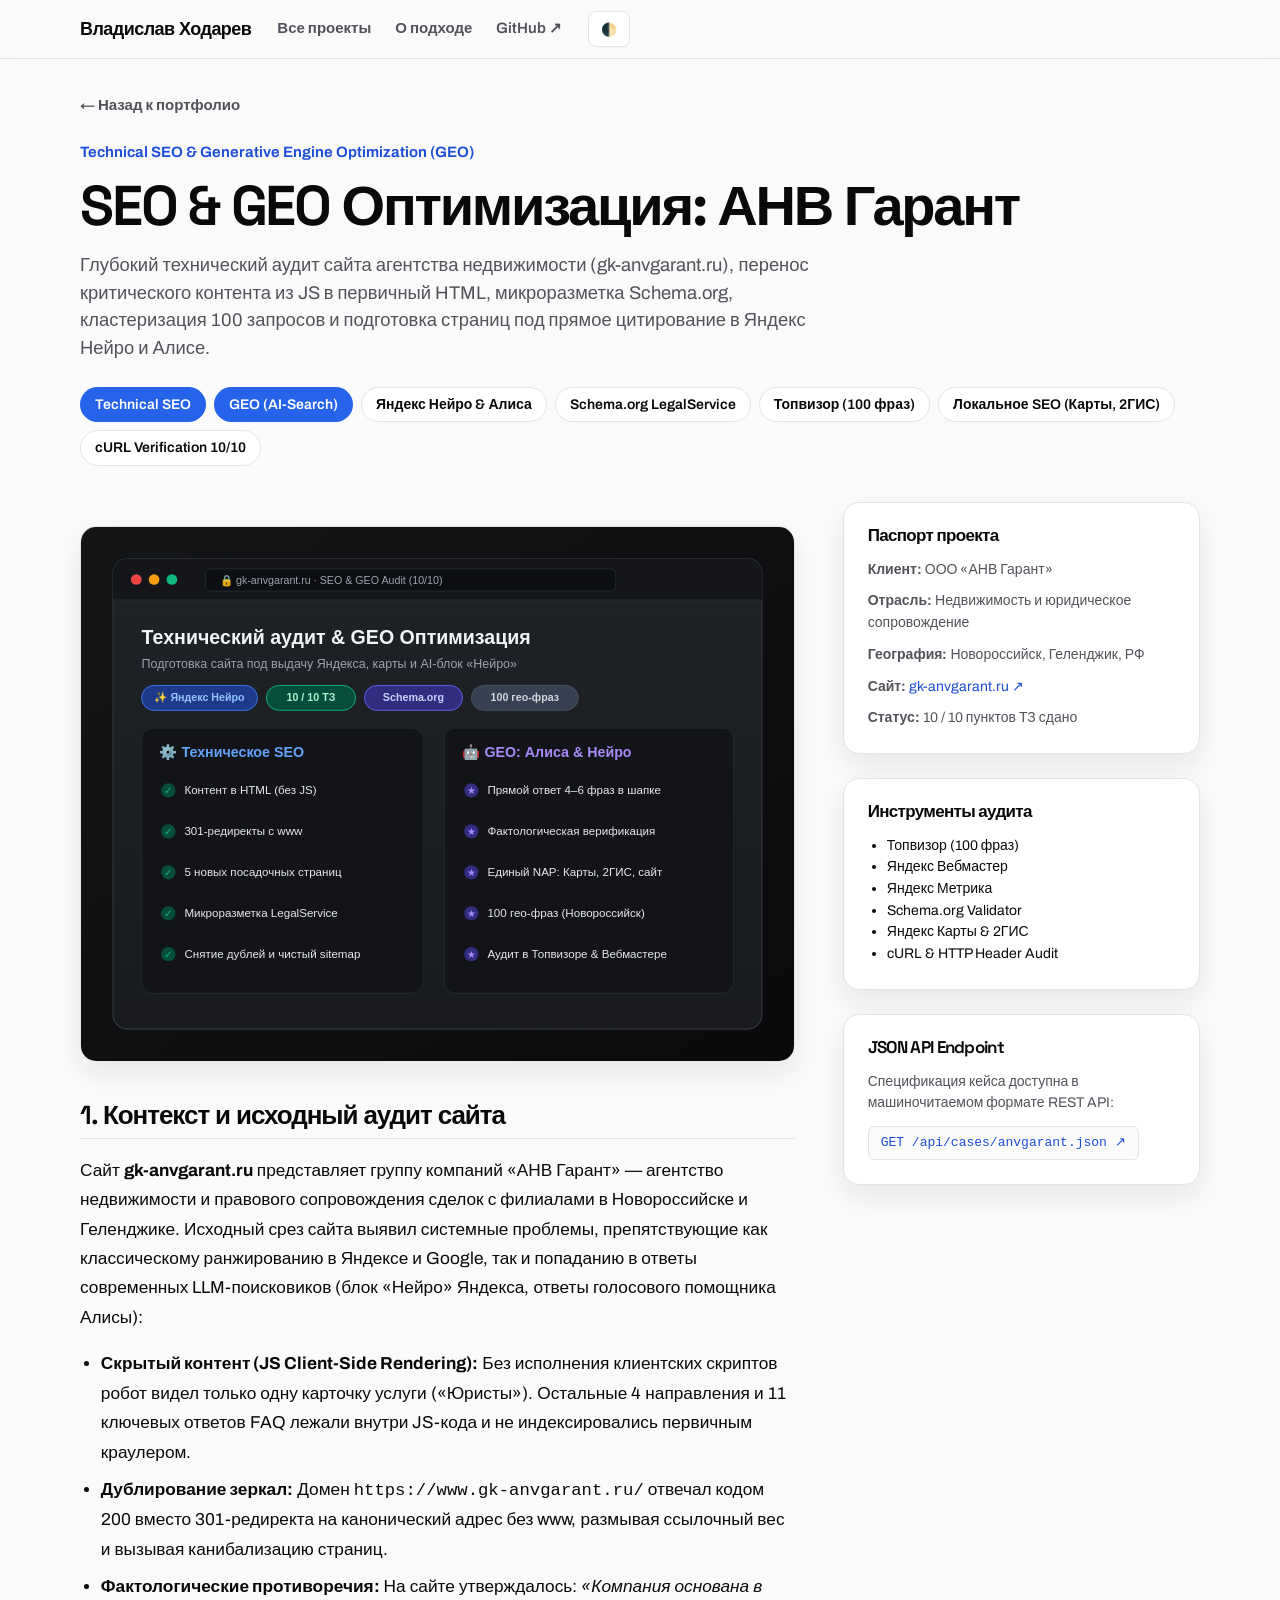
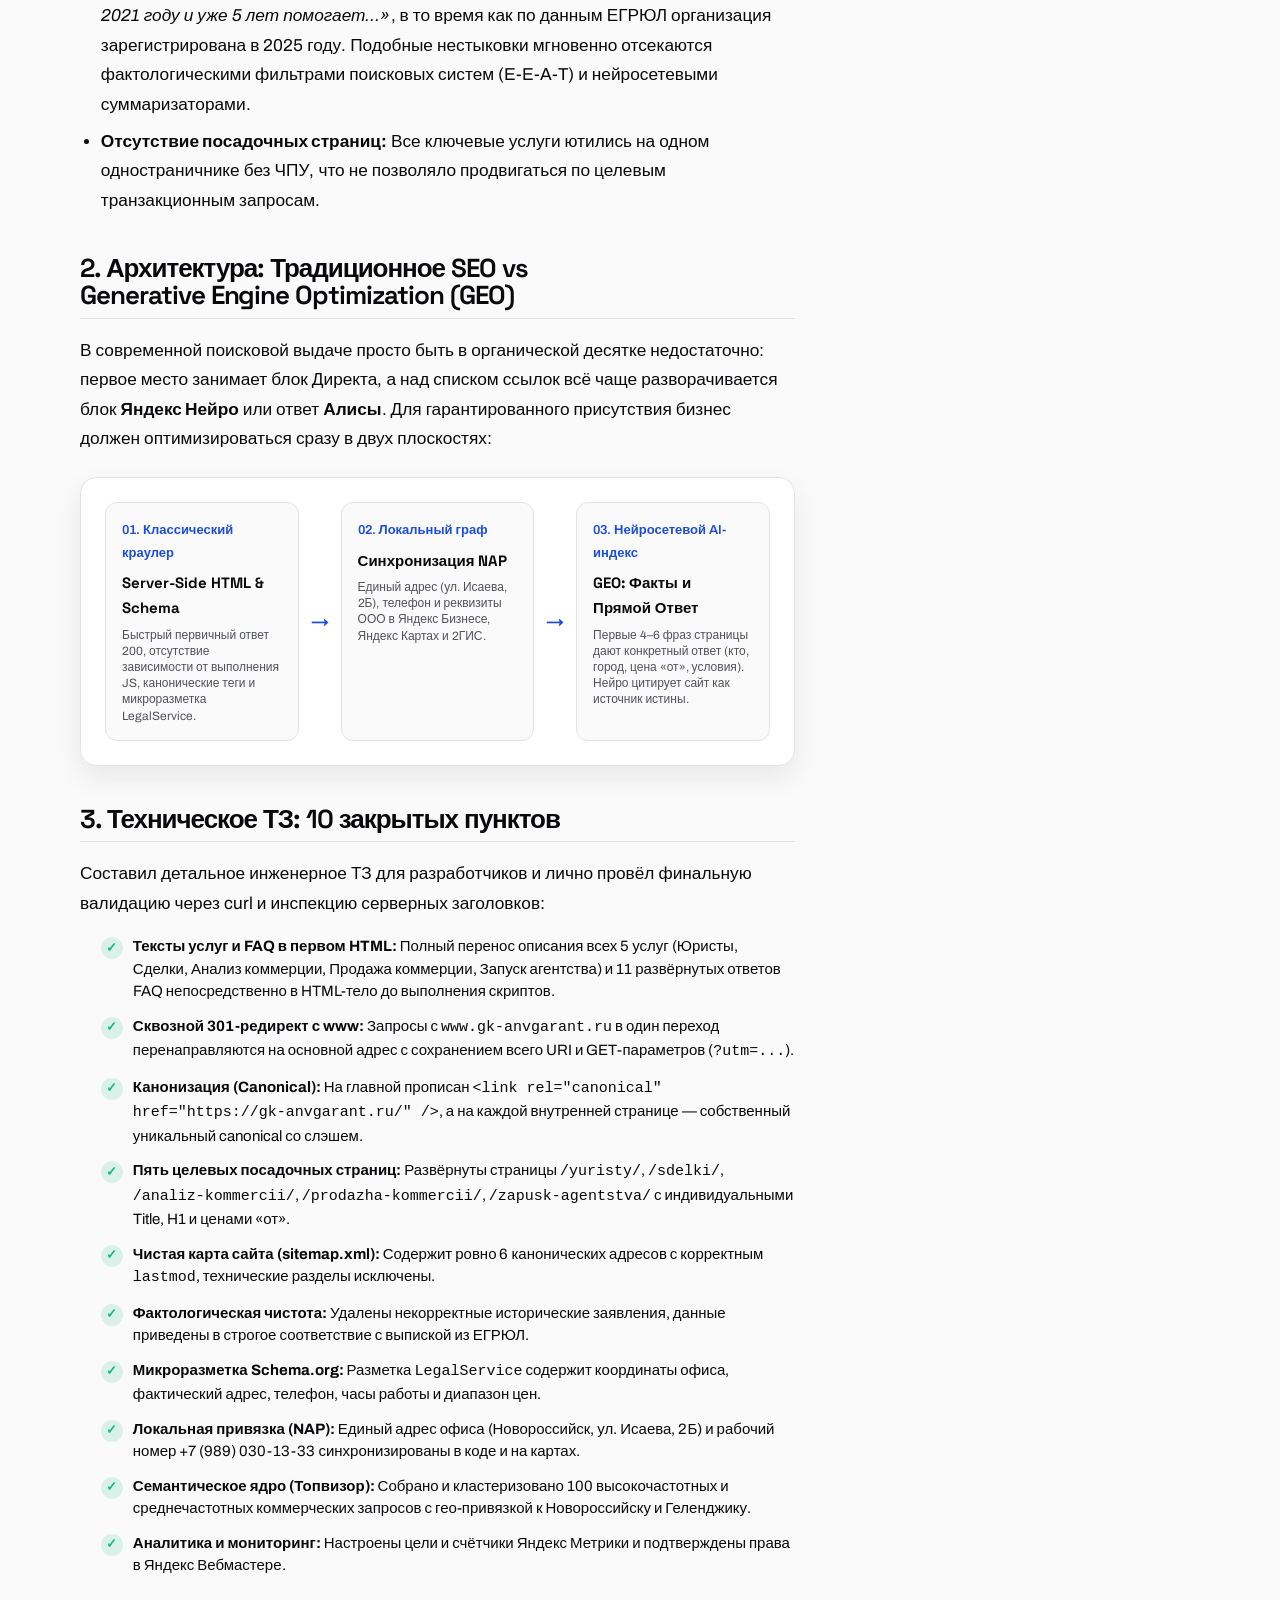
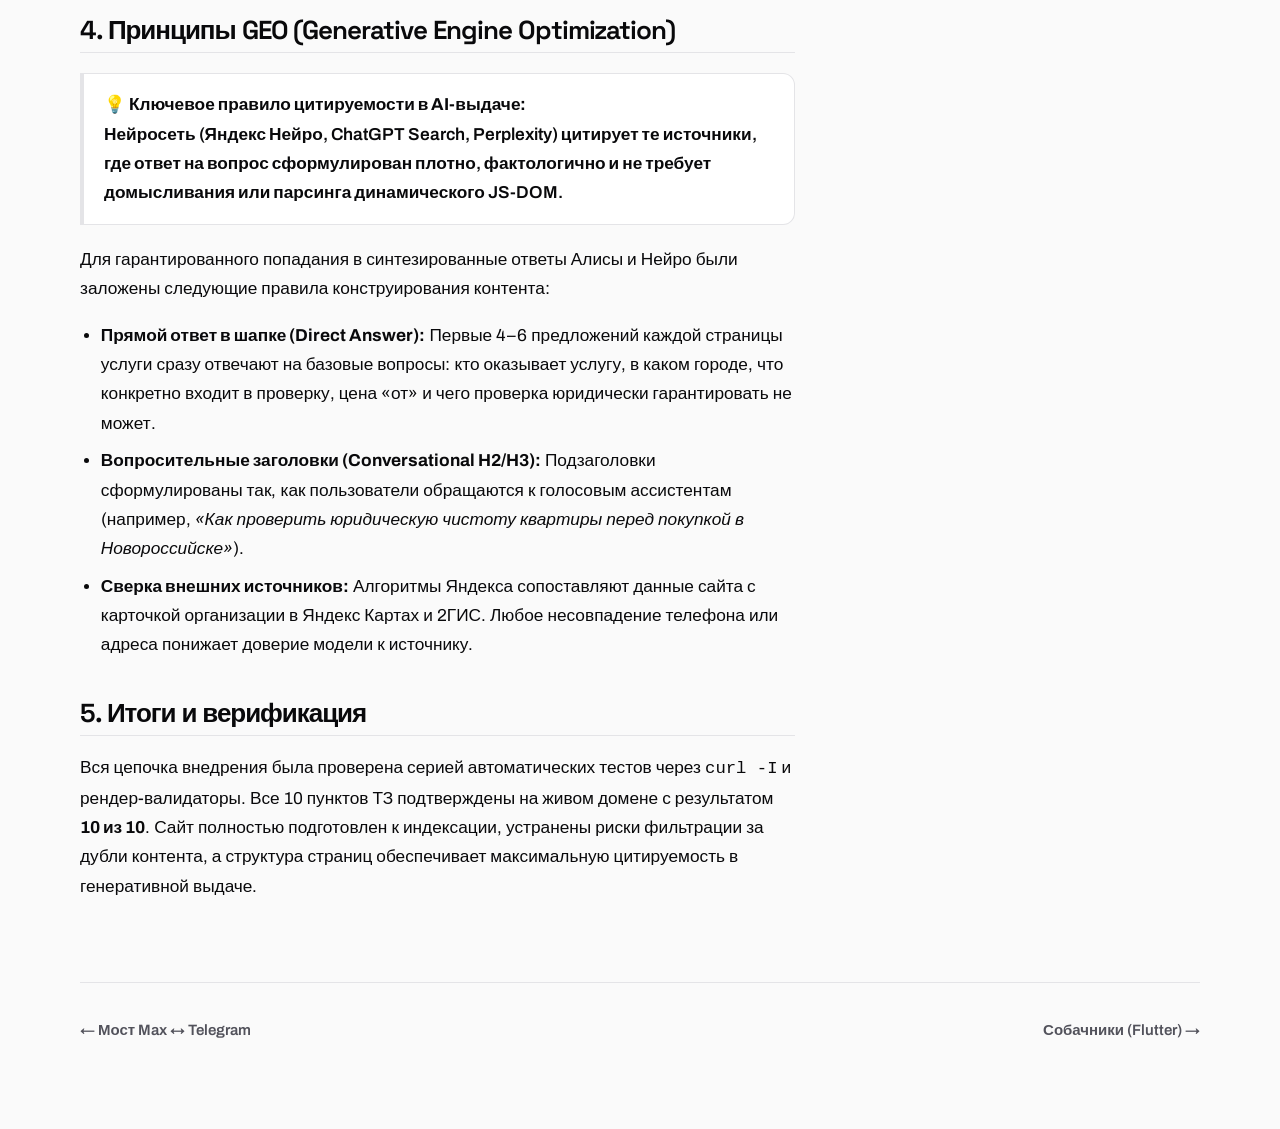
==== commit f6eeda40: "fix(mobile): optimize layout, typography wrapping, skills matrix, and header controls on small scree" ====
--- a/cases/anvgarant.html
+++ b/cases/anvgarant.html
@@ -20,12 +20,13 @@
   <link href="https://fonts.googleapis.com/css2?family=Archivo:wght@400;500;600;700&family=Space+Grotesk:wght@500;600;700&display=swap" rel="stylesheet">
   <link rel="stylesheet" href="../styles.css">
   <style>
-    .case-page { padding: 48px 0 96px; }
+    .case-page { padding: 32px 0 80px; }
     .back-nav { display: inline-flex; align-items: center; gap: 8px; color: var(--muted); text-decoration: none; font-weight: 600; font-size: 15px; margin-bottom: 24px; transition: color 200ms ease; }
     .back-nav:hover { color: var(--accent); }
-    .case-hero { margin-bottom: 48px; }
-    .case-title { font-size: clamp(34px, 5.5vw, 56px); margin: 8px 0 16px; }
-    .case-subtitle { font-size: 1.25rem; color: var(--muted); max-width: 46rem; line-height: 1.5; margin: 0 0 24px; }
+    .case-hero { margin-bottom: 36px; }
+    .kicker { overflow-wrap: break-word; word-break: break-word; }
+    .case-title { font-size: clamp(26px, 7.5vw, 56px); margin: 8px 0 16px; overflow-wrap: break-word; line-height: 1.1; }
+    .case-subtitle { font-size: 1.15rem; color: var(--muted); max-width: 46rem; line-height: 1.5; margin: 0 0 24px; }
     .tags { display: flex; flex-wrap: wrap; gap: 8px; margin-bottom: 32px; }
     .tag { background: var(--paper); border: 1px solid var(--line); padding: 6px 14px; border-radius: 999px; font-size: 14px; font-weight: 600; }
     .tag.accent { background: var(--accent-fill); color: #fff; border-color: transparent; }
--- a/styles.css
+++ b/styles.css
@@ -73,6 +73,11 @@
   background: var(--canvas);
 }
 
+html {
+  overflow-x: hidden;
+  max-width: 100vw;
+}
+
 body {
   margin: 0;
   background: var(--canvas);
@@ -80,11 +85,13 @@
   font-family: var(--body);
   font-size: 18px;
   line-height: 1.55;
+  overflow-x: hidden;
+  max-width: 100vw;
   transition: background-color 200ms ease, color 200ms ease;
 }
 
 .wrap {
-  width: min(1120px, calc(100% - 40px));
+  width: min(1120px, calc(100% - 32px));
   margin-inline: auto;
 }
 
@@ -261,13 +268,15 @@
   font-family: var(--display);
   font-weight: 650;
   letter-spacing: -0.04em;
-  line-height: 0.98;
+  line-height: 1.05;
   text-wrap: balance;
+  overflow-wrap: break-word;
 }
 
 h1 {
   margin: 0;
-  font-size: clamp(48px, 7vw, 84px);
+  font-size: clamp(32px, 8.5vw, 84px);
+  overflow-wrap: break-word;
 }
 
 .lead {
@@ -703,13 +712,32 @@
 
 @media (max-width: 860px) {
   .bar-inner { flex-wrap: wrap; gap: 8px 16px; padding: 10px 0; }
-  .nav { order: 3; width: 100%; overflow-x: auto; }
+  .nav { order: 3; width: 100%; overflow-x: auto; -webkit-overflow-scrolling: touch; }
   .chapter.gallery .layout,
   .bridge { grid-template-columns: 1fr; }
   .board { grid-template-columns: 1fr 1fr; }
   .facts { grid-template-columns: 1fr; }
   .bridge span { text-align: center; }
   .sprites img { height: 110px; }
+}
+
+@media (max-width: 640px) {
+  .bar-inner { gap: 6px 8px; padding: 6px 0; min-height: 50px; }
+  .brand { font-size: 15.5px; }
+  .header-controls { gap: 6px; }
+  .action-btn { padding: 0; width: 36px; justify-content: center; }
+  .action-btn span { display: none; }
+  .lang button { padding: 3px 7px; font-size: 12px; }
+  .hero { padding: 32px 0 20px; }
+  .meta-status { font-size: 13px; padding: 5px 12px; }
+  .contact { font-size: 14px; gap: 10px; }
+}
+
+@media (max-width: 540px) {
+  .board { grid-template-columns: 1fr; }
+  .case-hero { margin-bottom: 32px; }
+  .can-card { padding: 20px; }
+  .how-card { padding: 22px; }
 }
 
 @media (prefers-reduced-motion: reduce) {
@@ -882,12 +910,6 @@
   flex-wrap: wrap;
 }
 
-@media (max-width: 860px) {
-  .how-grid { grid-template-columns: 1fr; }
-  .footer-inner { flex-direction: column; align-items: flex-start; }
-  .skills-matrix { grid-template-columns: 1fr; }
-}
-
 /* ── Meta row & Location status ─────────────────────────── */
 .meta-row {
   display: flex;
@@ -917,6 +939,12 @@
   grid-template-columns: repeat(3, 1fr);
   gap: 16px;
   margin-top: 28px;
+}
+
+@media (max-width: 900px) {
+  .how-grid { grid-template-columns: 1fr; }
+  .footer-inner { flex-direction: column; align-items: flex-start; }
+  .skills-matrix { grid-template-columns: 1fr; }
 }
 
 .matrix-card {
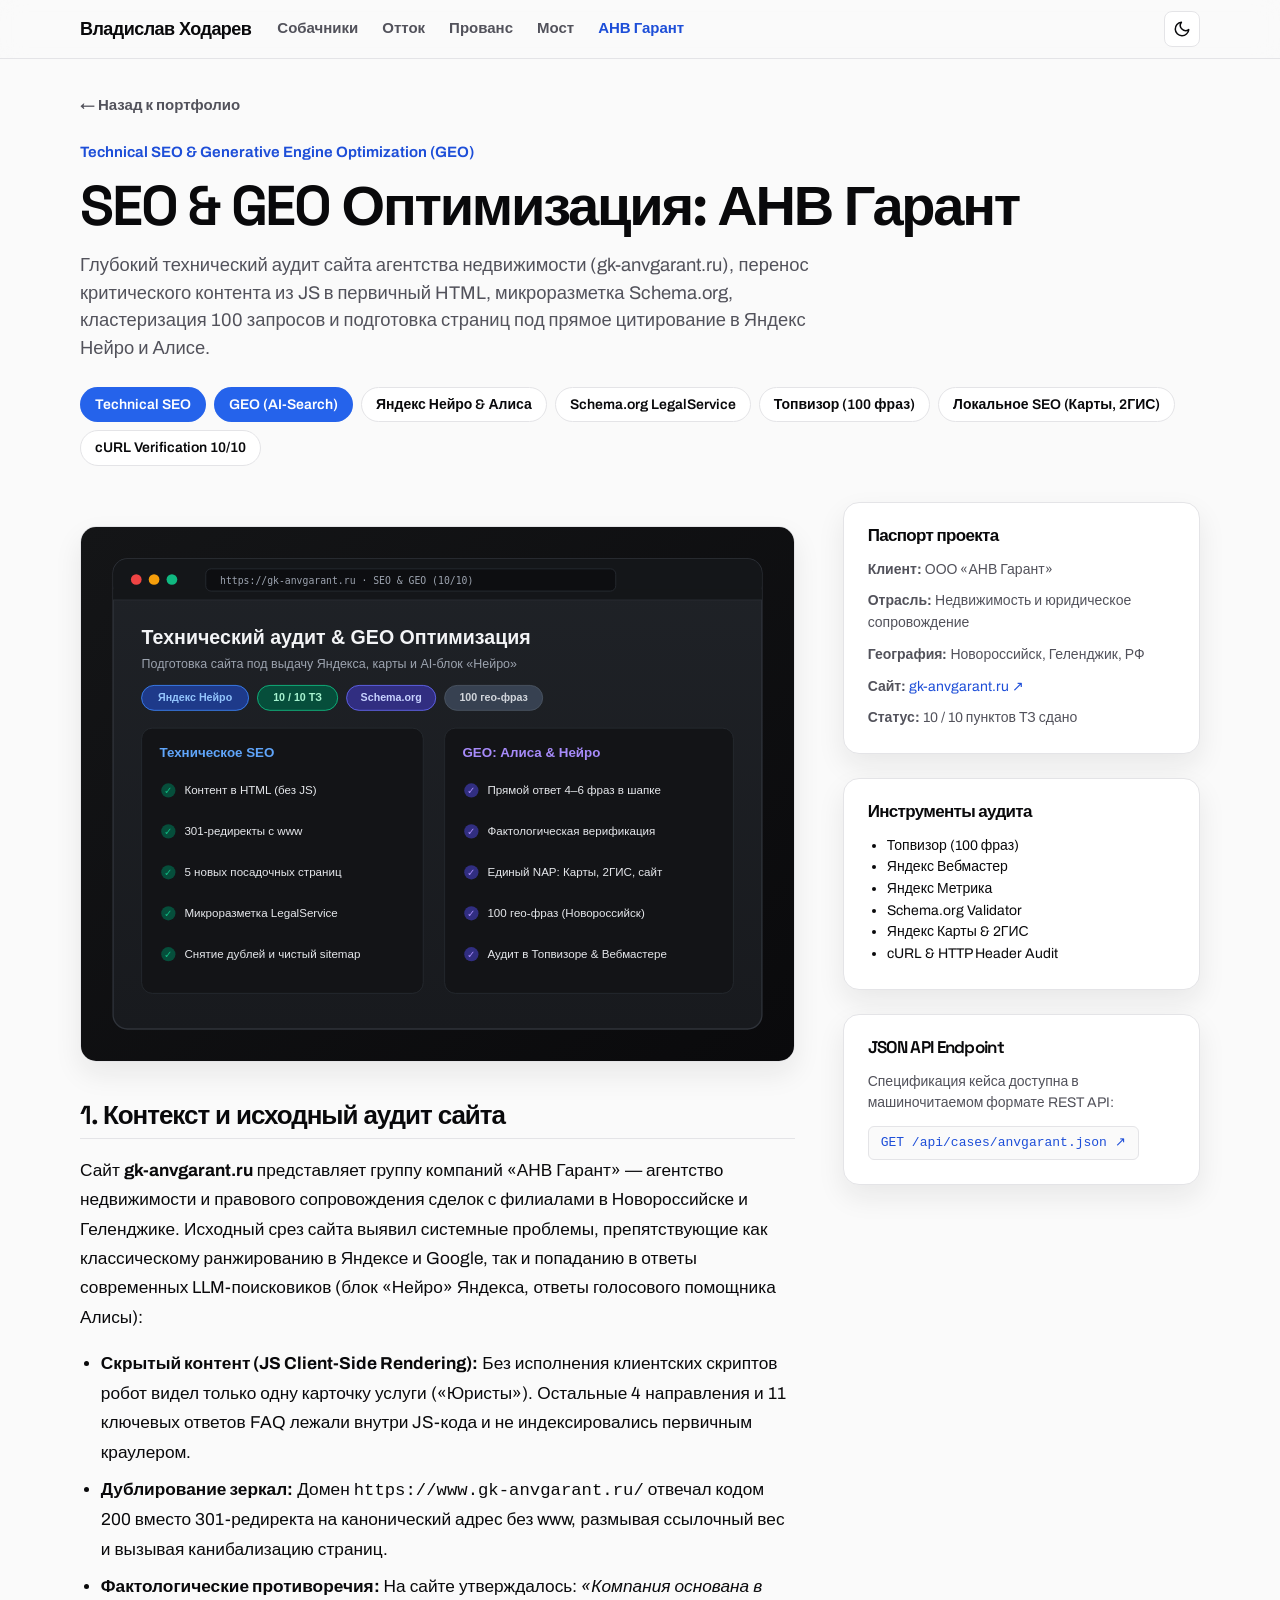
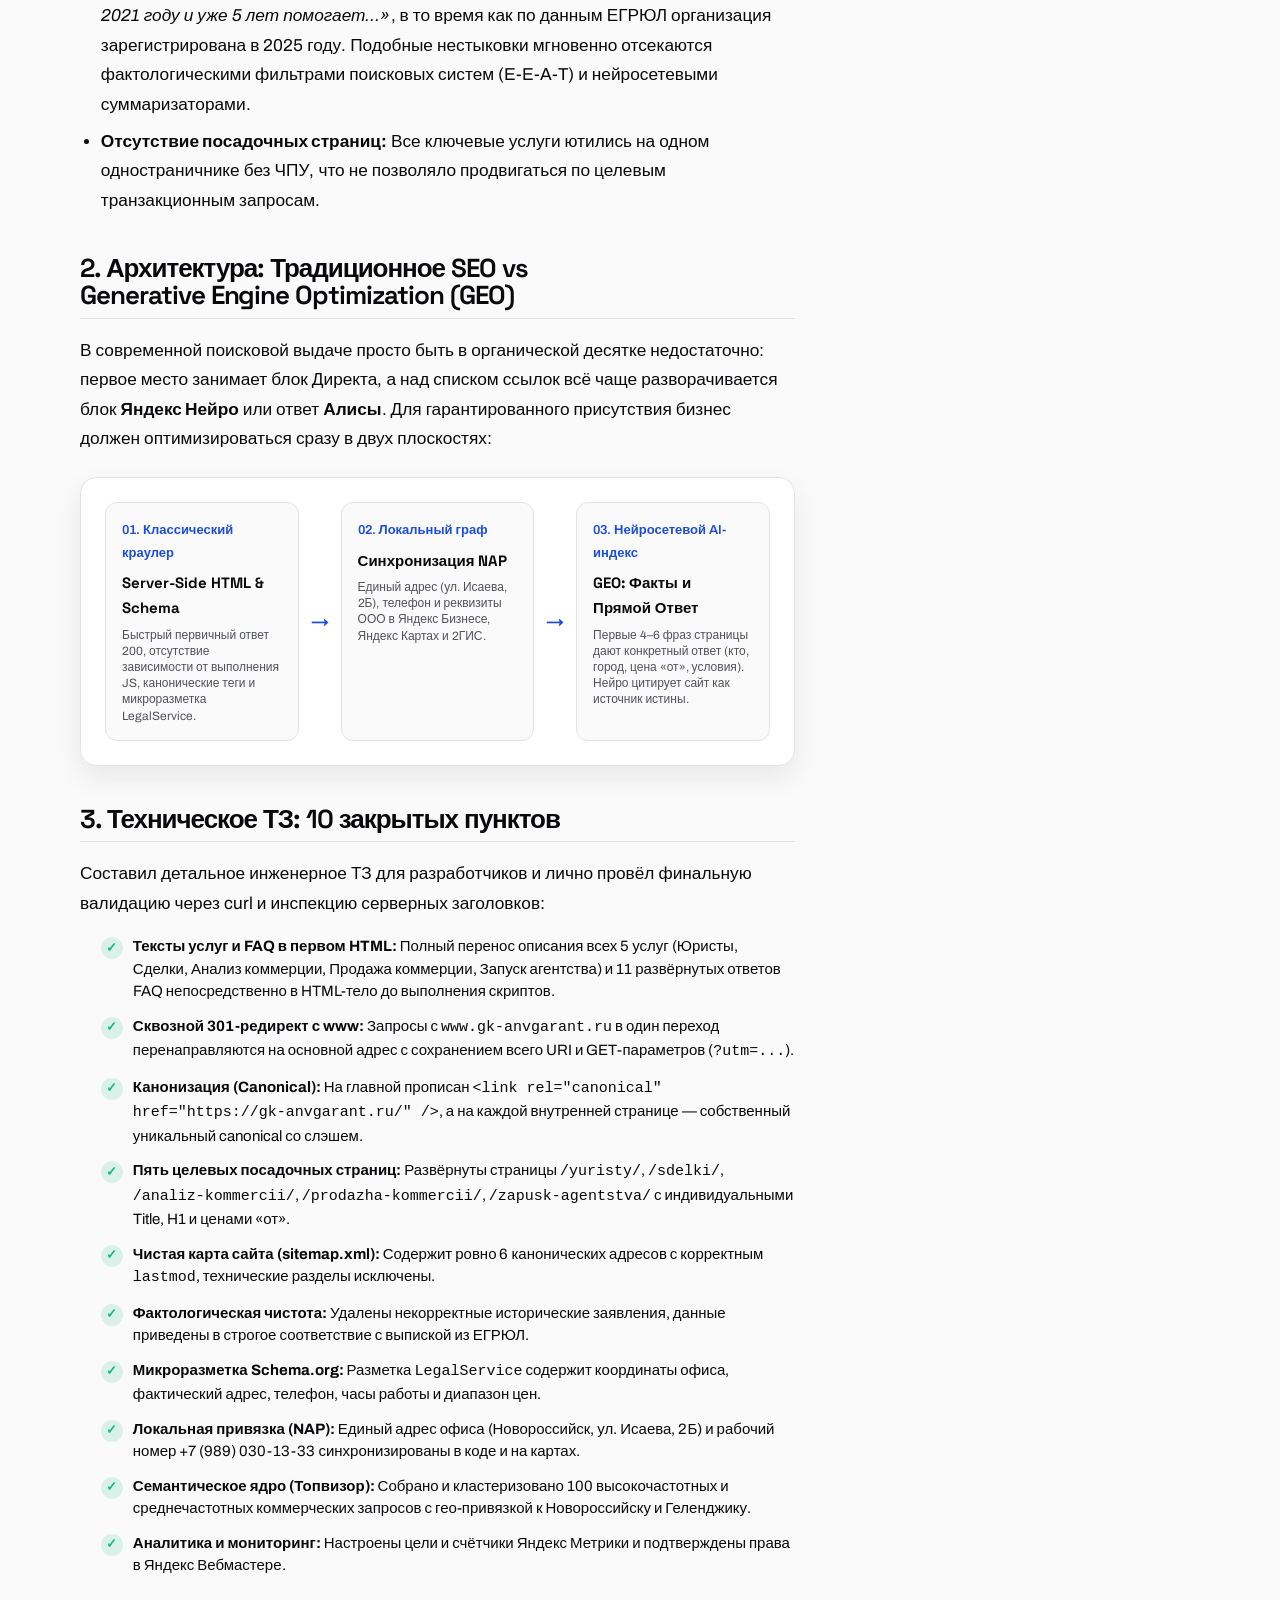
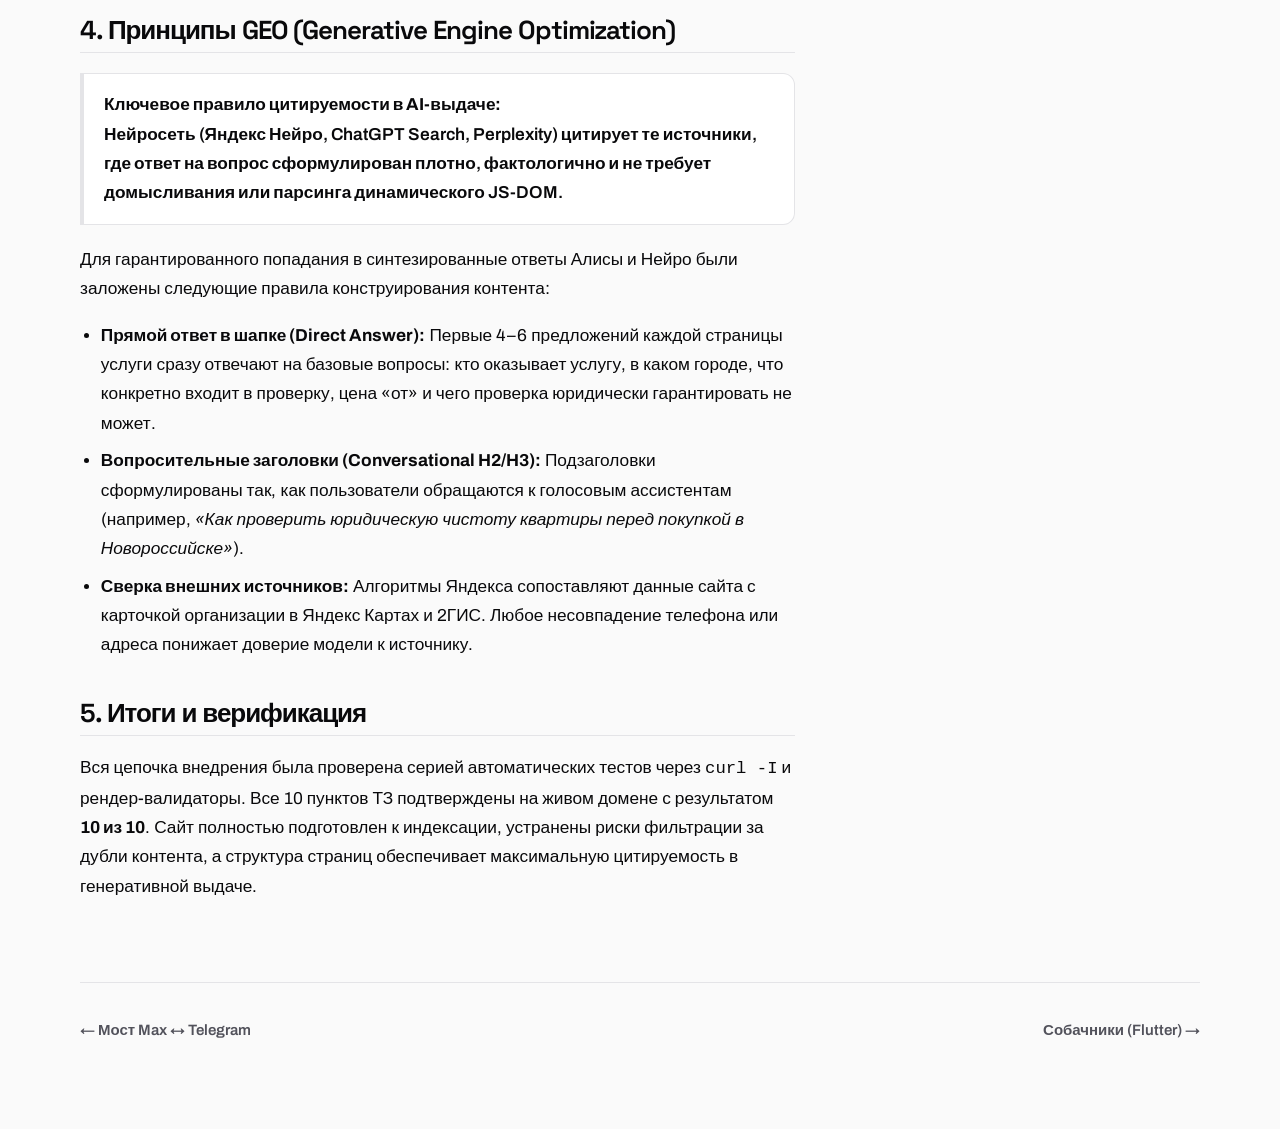
==== commit 1d0f94cc: "refactor(unslop): eliminate decorative emojis, AI fluff, and refine icon tokens per heydamir/unslop" ====
--- a/cases/anvgarant.html
+++ b/cases/anvgarant.html
@@ -65,14 +65,29 @@
   <header class="bar">
     <div class="bar-inner">
       <a class="brand" href="../#top">Владислав Ходарев</a>
-      <nav class="nav" aria-label="Навигация">
-        <a href="../#board">Все проекты</a>
-        <a href="../#how">О подходе</a>
-        <a href="https://github.com/surgezxc" target="_blank" rel="noopener noreferrer">GitHub ↗</a>
+      <nav class="nav" aria-label="Проекты">
+        <a href="dogs.html">Собачники</a>
+        <a href="churn.html">Отток</a>
+        <a href="provans.html">Прованс</a>
+        <a href="bridge.html">Мост</a>
+        <a href="anvgarant.html" aria-current="true">АНВ Гарант</a>
       </nav>
-      <div class="bar-controls">
-        <button type="button" class="action-btn" id="theme-toggle" aria-label="Сменить тему">
-          <span class="theme-icon" aria-hidden="true">🌓</span>
+      <div class="header-controls">
+        <button type="button" class="theme-toggle" id="theme-toggle" aria-label="Сменить тему" title="Тема">
+          <svg class="icon-sun" width="18" height="18" viewBox="0 0 24 24" fill="none" stroke="currentColor" stroke-width="2" stroke-linecap="round" stroke-linejoin="round" aria-hidden="true">
+            <circle cx="12" cy="12" r="5"></circle>
+            <line x1="12" y1="1" x2="12" y2="3"></line>
+            <line x1="12" y1="21" x2="12" y2="23"></line>
+            <line x1="4.22" y1="4.22" x2="5.64" y2="5.64"></line>
+            <line x1="18.36" y1="18.36" x2="19.78" y2="19.78"></line>
+            <line x1="1" y1="12" x2="3" y2="12"></line>
+            <line x1="21" y1="12" x2="23" y2="12"></line>
+            <line x1="4.22" y1="19.78" x2="5.64" y2="18.36"></line>
+            <line x1="18.36" y1="5.64" x2="19.78" y2="4.22"></line>
+          </svg>
+          <svg class="icon-moon" width="18" height="18" viewBox="0 0 24 24" fill="none" stroke="currentColor" stroke-width="2" stroke-linecap="round" stroke-linejoin="round" aria-hidden="true">
+            <path d="M21 12.79A9 9 0 1 1 11.21 3 7 7 0 0 0 21 12.79z"></path>
+          </svg>
         </button>
       </div>
     </div>
@@ -193,7 +208,7 @@
         <h2>4. Принципы GEO (Generative Engine Optimization)</h2>
         <div class="formula-box">
           <p style="margin: 0; font-weight: 600; color: var(--ink);">
-            💡 <strong>Ключевое правило цитируемости в AI-выдаче:</strong><br>
+            <strong>Ключевое правило цитируемости в AI-выдаче:</strong><br>
             Нейросеть (Яндекс Нейро, ChatGPT Search, Perplexity) цитирует те источники, где ответ на вопрос сформулирован плотно, фактологично и не требует домысливания или парсинга динамического JS-DOM.
           </p>
         </div>
@@ -247,5 +262,18 @@
       <a href="dogs.html" class="back-nav">Собачники (Flutter) →</a>
     </nav>
   </main>
+
+  <script>
+    const themeBtn = document.getElementById("theme-toggle");
+    if (themeBtn) {
+      themeBtn.addEventListener("click", () => {
+        const current = document.documentElement.getAttribute("data-theme") || (window.matchMedia("(prefers-color-scheme: dark)").matches ? "dark" : "light");
+        const next = current === "dark" ? "light" : "dark";
+        document.documentElement.setAttribute("data-theme", next);
+        document.documentElement.style.colorScheme = next;
+        localStorage.setItem("portfolio-theme", next);
+      });
+    }
+  </script>
 </body>
 </html>
--- a/styles.css
+++ b/styles.css
@@ -970,7 +970,16 @@
 }
 
 .matrix-icon {
-  font-size: 20px;
+  display: inline-flex;
+  align-items: center;
+  justify-content: center;
+  width: 28px;
+  height: 28px;
+  border-radius: 6px;
+  background: var(--canvas);
+  border: 1px solid var(--line);
+  color: var(--accent);
+  flex-shrink: 0;
 }
 
 .matrix-header h3 {
